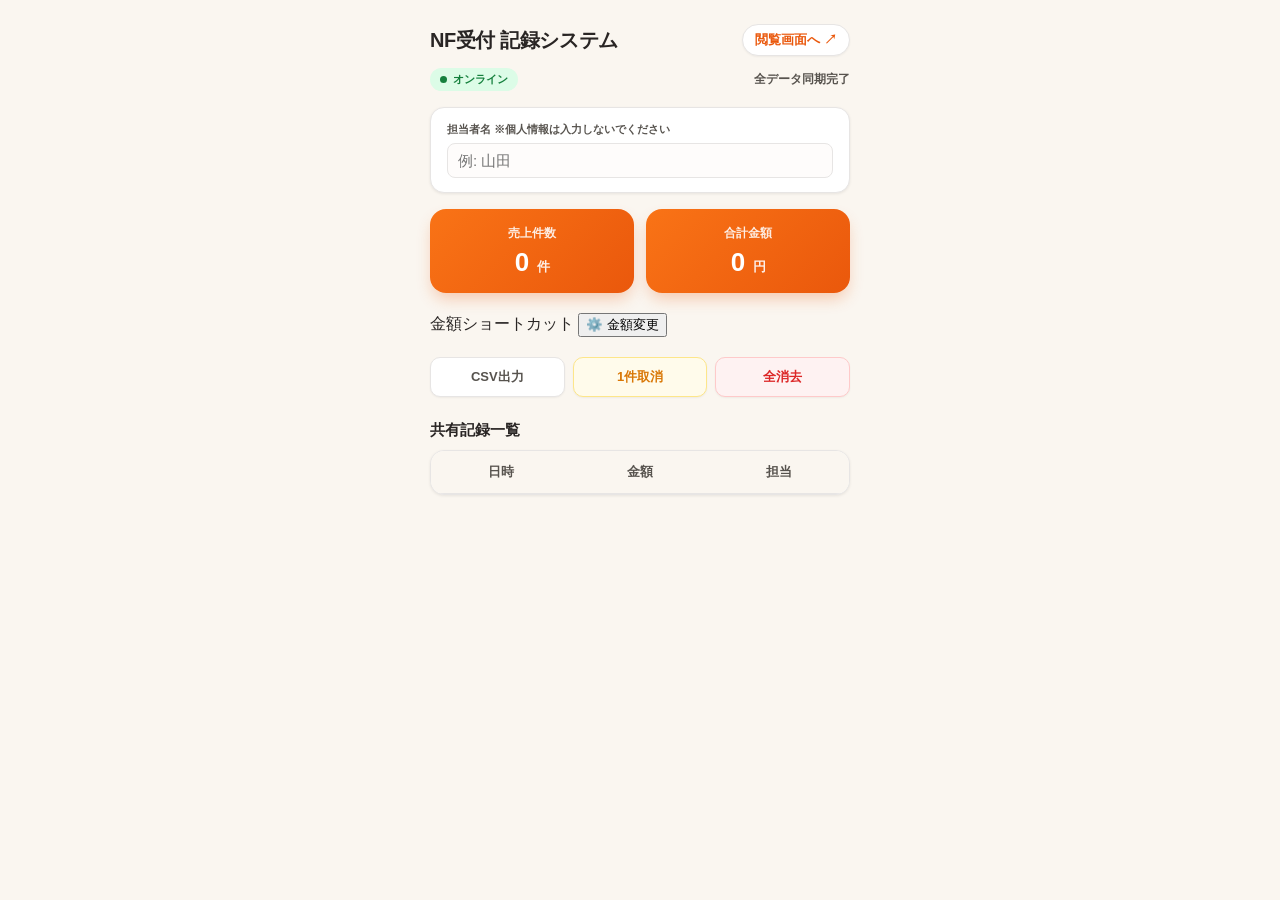
==== index.html @ f3709d77 "Update index.html" ====
<!DOCTYPE html>
<html lang="ja">
<head>
  <meta charset="UTF-8">
  <meta name="viewport" content="width=device-width, initial-scale=1.0, maximum-scale=1.0, user-scalable=no">
  <title>NF受付 記録システム</title>

  <!-- LINE・SNS共有用の表示設定（OGP） -->
  <meta property="og:title" content="NF受付 記録システム">
  <meta property="og:site_name" content="NF受付 記録システム">
  <meta property="og:description" content="NF受付の金額入力・集計システム">
  <meta property="og:type" content="website">
  <meta property="og:url" content="https://ts780-crypto.github.io/nf-reception/">
  <meta property="og:image" content="https://ts780-crypto.github.io/nf-reception/apple-touch-icon.png">

  <!-- PCブラウザ・一部ブラウザ用 (SVG) -->
  <link rel="icon" href="favicon.svg?v=2" type="image/svg+xml">

  <!-- iPhone Safariの「タブ一覧画面」用 -->
  <link rel="icon" type="image/png" sizes="180x180" href="apple-touch-icon.png?v=2">

  <!-- iPhone 「ホーム画面に追加」用 -->
  <link rel="apple-touch-icon" sizes="180x180" href="apple-touch-icon.png?v=2">
  <meta name="apple-mobile-web-app-capable" content="yes">
  <meta name="apple-mobile-web-app-status-bar-style" content="default">
  <meta name="apple-mobile-web-app-title" content="NF受付">

  <!-- Android (Chrome) 用 -->
  <link rel="manifest" href="manifest.json">
  <meta name="theme-color" content="#ea580c">
  
  <link rel="stylesheet" href="style.css?v=1">
 
</head>
<body ontouchstart="">

  <!-- ヘッダーエリア -->
  <div class="header-bar">
    <h2>NF受付 記録システム</h2>
    <a href="viewer.html" class="header-nav-link">閲覧画面へ ↗</a>
  </div>

  <!-- ネットワーク＆同期ステータス -->
  <div class="status-bar">
    <div id="netStatus" class="net-badge online">
      <span class="status-dot"></span>
      <span id="netStatusText">オンライン</span>
    </div>
    <div class="sync-info" id="syncInfo">全データ同期完了</div>
  </div>

  <!-- 担当者入力欄 -->
  <div class="user-box">
    <label for="userName">担当者名 ※個人情報は入力しないでください</label>
    <input type="text" id="userName" placeholder="例: 山田" onchange="localStorage.setItem('savedUserName', this.value)">
  </div>

  <!-- 集計表示エリア -->
  <div class="summary-box">
    <div class="summary-card">
      <div class="summary-label">売上件数</div>
      <div class="summary-value" id="totalCount">0 <span class="unit">件</span></div>
    </div>
    <div class="summary-card">
      <div class="summary-label">合計金額</div>
      <div class="summary-value" id="totalAmount">0 <span class="unit">円</span></div>
    </div>
  </div>

  <!-- 金額ボタン設定ヘッダー -->
  <div class="btn-header">
    <span class="btn-header-title">金額ショートカット</span>
    <button type="button" class="btn-settings-toggle" onclick="toggleSettings()">⚙️ 金額変更</button>
  </div>

  <!-- 金額設定パネル（初期状態は非表示） -->
  <div id="settingsPanel" class="settings-panel" style="display: none;">
    <p class="settings-desc">ボタンの金額を変更できます（この端末のみ保存）</p>
    <div class="settings-inputs">
      <input type="number" id="preset1" placeholder="ボタン1">
      <input type="number" id="preset2" placeholder="ボタン2">
      <input type="number" id="preset3" placeholder="ボタン3">
      <input type="number" id="preset4" placeholder="ボタン4">
    </div>
    <button type="button" class="btn-action" style="width: 100%; margin-top: 8px;" onclick="savePresets()">設定を保存</button>
  </div>

  <!-- 金額ボタン（JavaScriptで自動出力されます） -->
  <div class="btn-grid" id="btnGrid"></div>

  <!-- 操作用ボタン -->
  <div class="action-group">
    <button class="btn-action" onclick="csvダウンロード()">CSV出力</button>
    <button class="btn-action cancel" onclick="直近1件削除()">1件取消</button>
    <button class="btn-action delete" onclick="データ全削除()">全消去</button>
  </div>

  <!-- 共有記録一覧 -->
  <h3>共有記録一覧</h3>
  <div class="table-card">
    <table>
      <thead>
        <tr><th>日時</th><th>金額</th><th>担当</th></tr>
      </thead>
      <tbody id="logTableBody"></tbody>
    </table>
  </div>

  <script src="app.js"></script>

</body>
</html>
---- style.css ----
/* ==========================================
   1. カラー変数（テーマ設定）
   ========================================== */
:root {
  --bg-color: #faf6f0;
  --card-bg: #ffffff;
  --text-main: #292524;
  --text-sub: #57534e;
  --primary: #ea580c;
  --link-color: #ea580c;
  --border: #e7e5e4;
  --input-bg: #fefcfb;

  --btn-bg: #ffffff;
  --btn-text: #c2410c;
  --btn-border: #ffedd5;
  --btn-shadow: #fdba74;
  --btn-active-bg: #fff7ed;

  --action-bg: #ffffff;
  --action-text: #57534e;
  --action-active: #f5f5f4;
  --cancel-bg: #fffbeb;
  --cancel-border: #fde68a;
  --cancel-text: #d97706;
  --delete-bg: #fef2f2;
  --delete-border: #fecaca;
  --delete-text: #dc2626;

  --table-header-bg: #faf6f0;
  --table-border: #f5f5f4;

  --status-online-bg: #dcfce7;
  --status-online-text: #15803d;
  --status-offline-bg: #fef3c7;
  --status-offline-text: #b45309;
}

/* ダークモード */
@media (prefers-color-scheme: dark) {
  :root {
    --bg-color: #1c1917;
    --card-bg: #292524;
    --text-main: #f5f5f4;
    --text-sub: #a8a29e;
    --primary: #f97316;
    --link-color: #fb923c;
    --border: #44403c;
    --input-bg: #1c1917;

    --btn-bg: #292524;
    --btn-text: #fb923c;
    --btn-border: #ea580c;
    --btn-shadow: #9a3412;
    --btn-active-bg: #431407;

    --action-bg: #292524;
    --action-text: #d6d3d1;
    --action-active: #44403c;
    --cancel-bg: #451a03;
    --cancel-border: #78350f;
    --cancel-text: #fbbf24;
    --delete-bg: #450a0a;
    --delete-border: #7f1d1d;
    --delete-text: #f87171;

    --table-header-bg: #1c1917;
    --table-border: #44403c;

    --status-online-bg: #064e3b;
    --status-online-text: #4ade80;
    --status-offline-bg: #78350f;
    --status-offline-text: #fef08a;
  }
}

/* ==========================================
   2. ベーススタイル
   ========================================== */
body {
  font-family: -apple-system, BlinkMacSystemFont, "Segoe UI", Roboto, "Helvetica Neue", Arial, sans-serif;
  padding: 24px 16px;
  max-width: 420px;
  margin: 0 auto;
  background-color: var(--bg-color);
  color: var(--text-main);
  -webkit-font-smoothing: antialiased;
  transition: background-color 0.3s, color 0.3s;
}

button {
  touch-action: manipulation;
  -webkit-tap-highlight-color: transparent;
  font-family: inherit;
}

/* ==========================================
   3. ヘッダー＆ナビゲーション
   ========================================== */
.header-bar {
  display: flex;
  justify-content: space-between;
  align-items: center;
  margin-bottom: 12px;
}
.header-bar h2 {
  margin: 0;
  font-size: 20px;
  font-weight: 700;
  color: var(--text-main);
  letter-spacing: -0.02em;
}
.header-nav-link {
  font-size: 13px;
  font-weight: 600;
  color: var(--link-color);
  text-decoration: none;
  padding: 6px 12px;
  background-color: var(--card-bg);
  border: 1px solid var(--border);
  border-radius: 20px;
  box-shadow: 0 1px 2px rgba(0,0,0,0.05);
  transition: opacity 0.2s, background-color 0.3s;
  white-space: nowrap;
}
.header-nav-link:active {
  opacity: 0.7;
}

/* ==========================================
   4. ステータスバー
   ========================================== */
.status-bar, .status-sub-bar {
  display: flex;
  justify-content: space-between;
  align-items: center;
  margin-bottom: 16px;
  font-size: 11px;
  font-weight: 600;
}
.net-badge, .status-badge {
  display: inline-flex;
  align-items: center;
  gap: 6px;
  padding: 4px 10px;
  border-radius: 20px;
  transition: all 0.3s;
}
.net-badge.online, .status-badge { background-color: var(--status-online-bg); color: var(--status-online-text); }
.net-badge.offline { background-color: var(--status-offline-bg); color: var(--status-offline-text); }
.status-dot { width: 7px; height: 7px; border-radius: 50%; background-color: currentColor; }
.sync-info, .last-update { color: var(--text-sub); font-size: 12px; }

/* ==========================================
   5. 集計カード（共通）
   ========================================== */
.summary-box { display: grid; grid-template-columns: 1fr 1fr; gap: 12px; margin-bottom: 20px; }
.summary-grid { display: flex; flex-direction: column; gap: 16px; }

.summary-card {
  background: linear-gradient(135deg, #f97316 0%, #ea580c 100%);
  border-radius: 16px;
  padding: 16px 10px;
  text-align: center;
  color: #ffffff;
  box-shadow: 0 8px 16px -3px rgba(234, 88, 12, 0.3);
  display: flex;
  flex-direction: column;
  justify-content: center;
}
.summary-grid .summary-card { padding: 24px 16px; border-radius: 20px; }

.summary-card .summary-label, .summary-card .label {
  font-size: 12px;
  font-weight: 600;
  color: rgba(255, 255, 255, 0.88);
  margin-bottom: 6px;
}
.summary-grid .summary-card .label { font-size: 14px; margin-bottom: 8px; letter-spacing: 0.05em; }

.summary-card .summary-value, .summary-card .value {
  font-size: 26px;
  font-weight: 800;
  color: #ffffff;
  letter-spacing: -0.03em;
  line-height: 1.1;
}
.summary-grid .summary-card .value { font-size: 42px; line-height: 1; }

.summary-card .unit { font-size: 13px; font-weight: 600; opacity: 0.9; margin-left: 2px; }
.summary-grid .summary-card .unit { font-size: 18px; margin-left: 4px; }

/* ==========================================
   6. 入力画面固有パーツ (index.html)
   ========================================== */
.user-box {
  background: var(--card-bg);
  padding: 14px 16px;
  border-radius: 14px;
  margin-bottom: 16px;
  box-shadow: 0 1px 3px rgba(0, 0, 0, 0.08);
  border: 1px solid var(--border);
}
.user-box label { display: block; font-size: 11px; font-weight: 600; color: var(--text-sub); margin-bottom: 6px; }
.user-box input {
  width: 100%; padding: 8px 10px; box-sizing: border-box;
  border: 1px solid var(--border); border-radius: 8px; font-size: 15px;
  color: var(--text-main); background-color: var(--input-bg); outline: none;
}
.user-box input:focus { border-color: var(--primary); }

.btn-grid { display: grid; grid-template-columns: 1fr 1fr; gap: 14px; margin-bottom: 20px; }
button.btn-input {
  padding: 18px 10px; font-size: 24px; font-weight: 700;
  background: var(--btn-bg); color: var(--btn-text);
  border: 1px solid var(--btn-border); border-radius: 16px; cursor: pointer;
  box-shadow: 0 5px 0 var(--btn-shadow); transition: all 0.06s ease;
  user-select: none; -webkit-user-select: none;
}
button.btn-input .btn-unit { font-size: 16px; font-weight: 600; margin-left: 2px; }
button.btn-input:active { transform: translateY(5px); box-shadow: 0 0 0 var(--btn-shadow); background-color: var(--btn-active-bg); }

.action-group { display: flex; gap: 8px; margin-bottom: 24px; }
.btn-action {
  flex: 1; padding: 10px 4px; cursor: pointer; border-radius: 10px;
  border: 1px solid var(--border); background: var(--action-bg);
  font-size: 13px; font-weight: 600; color: var(--action-text);
  box-shadow: 0 1px 2px rgba(0,0,0,0.05);
}
.btn-action:active { background-color: var(--action-active); }
.btn-action.cancel { color: var(--cancel-text); border-color: var(--cancel-border); background-color: var(--cancel-bg); }
.btn-action.delete { color: var(--delete-text); border-color: var(--delete-border); background-color: var(--delete-bg); }

h3 { font-size: 15px; font-weight: 700; color: var(--text-main); margin-bottom: 10px; }
.table-card { background: var(--card-bg); border-radius: 14px; overflow: hidden; border: 1px solid var(--border); box-shadow: 0 1px 3px rgba(0, 0, 0, 0.08); }
table { width: 100%; border-collapse: collapse; }
th, td { padding: 12px 10px; text-align: center; font-size: 13px; }
th { background: var(--table-header-bg); color: var(--text-sub); font-weight: 600; border-bottom: 1px solid var(--border); }
td { border-bottom: 1px solid var(--table-border); color: var(--text-main); }
tr:last-child td { border-bottom: none; }

.pending-tag {
  display: inline-block; font-size: 10px; padding: 2px 6px; border-radius: 4px;
  background-color: var(--cancel-bg); color: var(--cancel-text);
  border: 1px solid var(--cancel-border); margin-left: 4px;
}
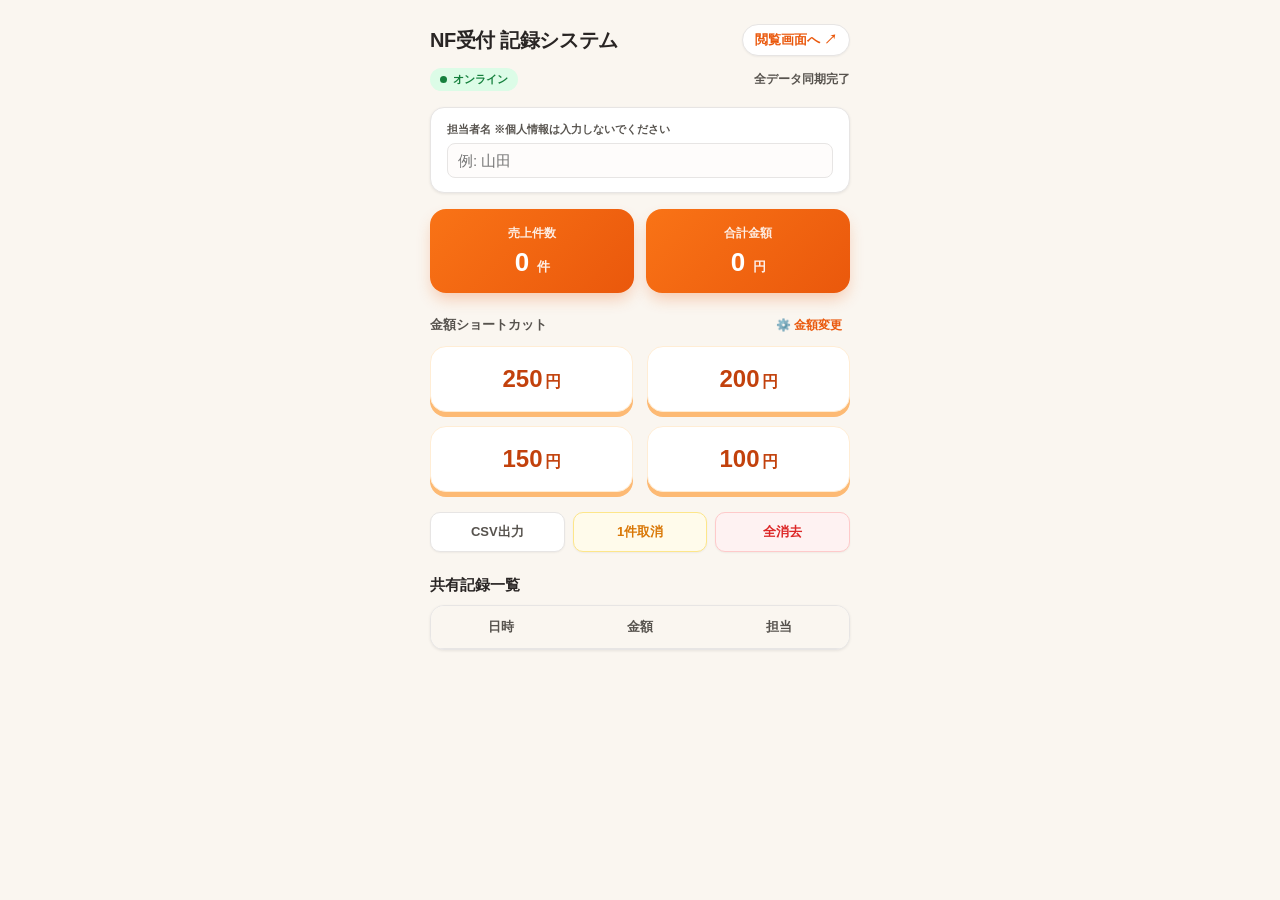
==== commit a30b861b: "Update index.html" ====
--- a/index.html
+++ b/index.html
@@ -73,7 +73,7 @@
     <button type="button" class="btn-settings-toggle" onclick="toggleSettings()">⚙️ 金額変更</button>
   </div>
 
-  <!-- 金額設定パネル（初期状態は非表示） -->
+  <!-- 金額設定パネル -->
   <div id="settingsPanel" class="settings-panel" style="display: none;">
     <p class="settings-desc">ボタンの金額を変更できます（この端末のみ保存）</p>
     <div class="settings-inputs">
@@ -82,7 +82,10 @@
       <input type="number" id="preset3" placeholder="ボタン3">
       <input type="number" id="preset4" placeholder="ボタン4">
     </div>
-    <button type="button" class="btn-action" style="width: 100%; margin-top: 8px;" onclick="savePresets()">設定を保存</button>
+    <div style="display: flex; gap: 8px; margin-top: 10px;">
+      <button type="button" class="btn-action" style="flex: 1;" onclick="resetPresets()">デフォルトに戻す</button>
+      <button type="button" class="btn-action" style="flex: 1; background-color: var(--primary); color: #ffffff; border: none;" onclick="savePresets()">設定を保存</button>
+    </div>
   </div>
 
   <!-- 金額ボタン（JavaScriptで自動出力されます） -->
--- a/style.css
+++ b/style.css
@@ -244,3 +244,63 @@
   background-color: var(--cancel-bg); color: var(--cancel-text);
   border: 1px solid var(--cancel-border); margin-left: 4px;
 }
+
+/* ==========================================
+   7. 金額設定パネル（カスタムボタン用）
+   ========================================== */
+.btn-header {
+  display: flex;
+  justify-content: space-between;
+  align-items: center;
+  margin-bottom: 8px;
+}
+.btn-header-title {
+  font-size: 13px;
+  font-weight: 700;
+  color: var(--text-sub);
+}
+.btn-settings-toggle {
+  background: none;
+  border: none;
+  color: var(--link-color);
+  font-size: 12px;
+  font-weight: 600;
+  cursor: pointer;
+  padding: 4px 8px;
+  border-radius: 6px;
+}
+.btn-settings-toggle:active {
+  background-color: var(--btn-active-bg);
+}
+
+.settings-panel {
+  background: var(--card-bg);
+  border: 1px solid var(--border);
+  border-radius: 12px;
+  padding: 12px;
+  margin-bottom: 16px;
+}
+.settings-desc {
+  font-size: 11px;
+  color: var(--text-sub);
+  margin: 0 0 10px 0;
+}
+.settings-inputs {
+  display: grid;
+  grid-template-columns: 1fr 1fr;
+  gap: 8px;
+}
+.settings-inputs input {
+  width: 100%;
+  padding: 8px;
+  box-sizing: border-box;
+  border: 1px solid var(--border);
+  border-radius: 8px;
+  font-size: 14px;
+  background-color: var(--input-bg);
+  color: var(--text-main);
+  outline: none;
+}
+.settings-inputs input:focus {
+  border-color: var(--primary);
+}
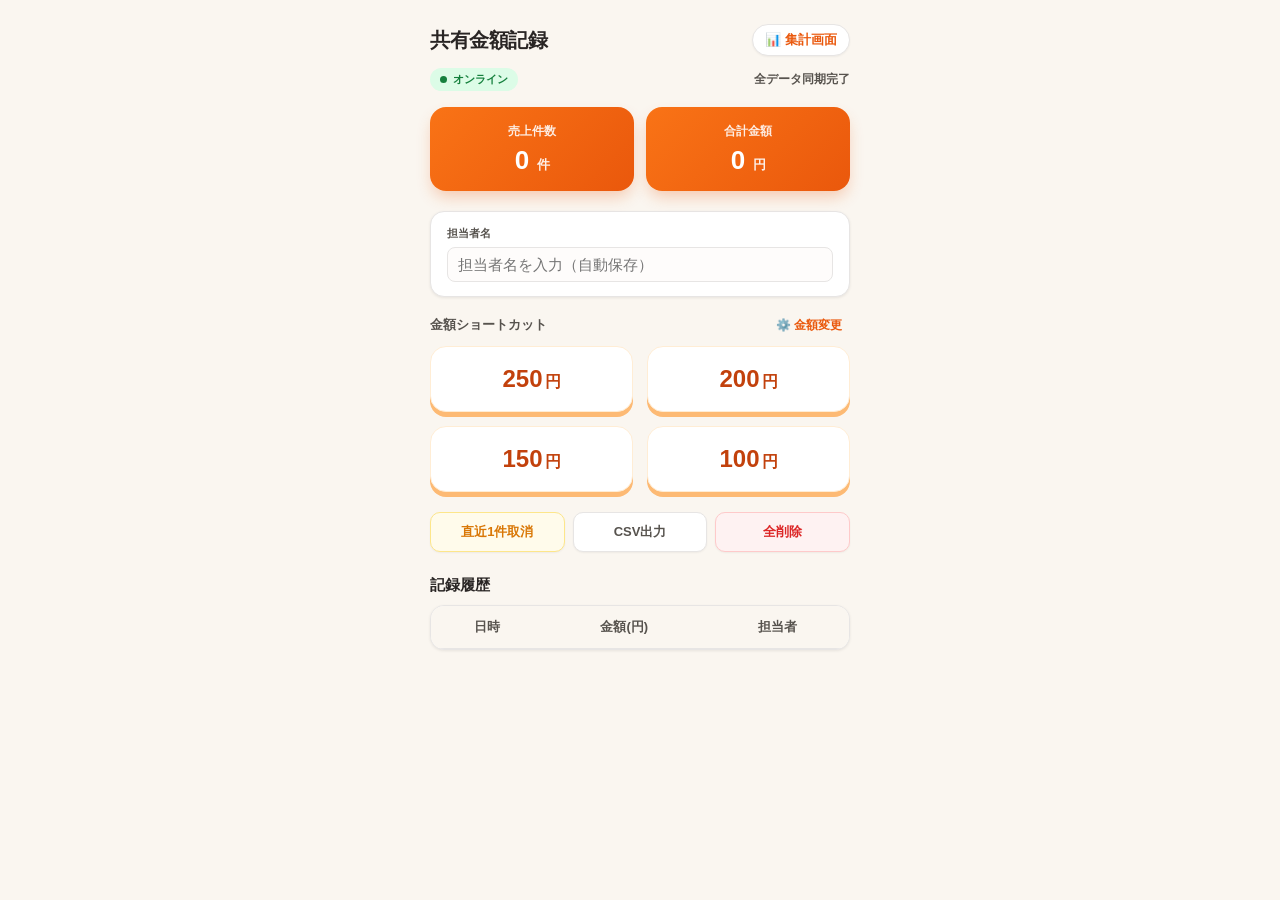
==== commit 5606405d: "Update index.html" ====
--- a/index.html
+++ b/index.html
@@ -2,60 +2,29 @@
 <html lang="ja">
 <head>
   <meta charset="UTF-8">
-  <meta name="viewport" content="width=device-width, initial-scale=1.0, maximum-scale=1.0, user-scalable=no">
-  <title>NF受付 記録システム</title>
+  <meta name="viewport" content="width=device-width, initial-scale=1.0">
+  <title>共有金額記録</title>
+  <link rel="stylesheet" href="style.css">
+  <link rel="manifest" href="manifest.json">
+</head>
+<body>
 
-  <!-- LINE・SNS共有用の表示設定（OGP） -->
-  <meta property="og:title" content="NF受付 記録システム">
-  <meta property="og:site_name" content="NF受付 記録システム">
-  <meta property="og:description" content="NF受付の金額入力・集計システム">
-  <meta property="og:type" content="website">
-  <meta property="og:url" content="https://ts780-crypto.github.io/nf-reception/">
-  <meta property="og:image" content="https://ts780-crypto.github.io/nf-reception/apple-touch-icon.png">
-
-  <!-- PCブラウザ・一部ブラウザ用 (SVG) -->
-  <link rel="icon" href="favicon.svg?v=2" type="image/svg+xml">
-
-  <!-- iPhone Safariの「タブ一覧画面」用 -->
-  <link rel="icon" type="image/png" sizes="180x180" href="apple-touch-icon.png?v=2">
-
-  <!-- iPhone 「ホーム画面に追加」用 -->
-  <link rel="apple-touch-icon" sizes="180x180" href="apple-touch-icon.png?v=2">
-  <meta name="apple-mobile-web-app-capable" content="yes">
-  <meta name="apple-mobile-web-app-status-bar-style" content="default">
-  <meta name="apple-mobile-web-app-title" content="NF受付">
-
-  <!-- Android (Chrome) 用 -->
-  <link rel="manifest" href="manifest.json">
-  <meta name="theme-color" content="#ea580c">
-  
-  <link rel="stylesheet" href="style.css?v=1">
- 
-</head>
-<body ontouchstart="">
-
-  <!-- ヘッダーエリア -->
+  <!-- ヘッダー -->
   <div class="header-bar">
-    <h2>NF受付 記録システム</h2>
-    <a href="viewer.html" class="header-nav-link">閲覧画面へ ↗</a>
+    <h2>共有金額記録</h2>
+    <a href="summary.html" class="header-nav-link">📊 集計画面</a>
   </div>
 
-  <!-- ネットワーク＆同期ステータス -->
+  <!-- ステータスバー -->
   <div class="status-bar">
     <div id="netStatus" class="net-badge online">
       <span class="status-dot"></span>
       <span id="netStatusText">オンライン</span>
     </div>
-    <div class="sync-info" id="syncInfo">全データ同期完了</div>
+    <div id="syncInfo" class="sync-info">全データ同期完了</div>
   </div>
 
-  <!-- 担当者入力欄 -->
-  <div class="user-box">
-    <label for="userName">担当者名 ※個人情報は入力しないでください</label>
-    <input type="text" id="userName" placeholder="例: 山田" onchange="localStorage.setItem('savedUserName', this.value)">
-  </div>
-
-  <!-- 集計表示エリア -->
+  <!-- 集計カード -->
   <div class="summary-box">
     <div class="summary-card">
       <div class="summary-label">売上件数</div>
@@ -67,13 +36,19 @@
     </div>
   </div>
 
+  <!-- 担当者入力欄 -->
+  <div class="user-box">
+    <label for="userName">担当者名</label>
+    <input type="text" id="userName" placeholder="担当者名を入力（自動保存）" oninput="localStorage.setItem('savedUserName', this.value)">
+  </div>
+
   <!-- 金額ボタン設定ヘッダー -->
   <div class="btn-header">
     <span class="btn-header-title">金額ショートカット</span>
     <button type="button" class="btn-settings-toggle" onclick="toggleSettings()">⚙️ 金額変更</button>
   </div>
 
-  <!-- 金額設定パネル -->
+  <!-- 金額設定パネル（初期状態は非表示） -->
   <div id="settingsPanel" class="settings-panel" style="display: none;">
     <p class="settings-desc">ボタンの金額を変更できます（この端末のみ保存）</p>
     <div class="settings-inputs">
@@ -88,28 +63,33 @@
     </div>
   </div>
 
-  <!-- 金額ボタン（JavaScriptで自動出力されます） -->
+  <!-- 金額ボタン（JavaScriptで動的描画） -->
   <div class="btn-grid" id="btnGrid"></div>
 
-  <!-- 操作用ボタン -->
+  <!-- 操作ボタン群 -->
   <div class="action-group">
-    <button class="btn-action" onclick="csvダウンロード()">CSV出力</button>
-    <button class="btn-action cancel" onclick="直近1件削除()">1件取消</button>
-    <button class="btn-action delete" onclick="データ全削除()">全消去</button>
+    <button type="button" class="btn-action cancel" onclick="直近1件削除()">直近1件取消</button>
+    <button type="button" class="btn-action" onclick="csvダウンロード()">CSV出力</button>
+    <button type="button" class="btn-action delete" onclick="データ全削除()">全削除</button>
   </div>
 
-  <!-- 共有記録一覧 -->
-  <h3>共有記録一覧</h3>
+  <!-- 記録履歴テーブル -->
+  <h3>記録履歴</h3>
   <div class="table-card">
     <table>
       <thead>
-        <tr><th>日時</th><th>金額</th><th>担当</th></tr>
+        <tr>
+          <th>日時</th>
+          <th>金額(円)</th>
+          <th>担当者</th>
+        </tr>
       </thead>
-      <tbody id="logTableBody"></tbody>
+      <tbody id="logTableBody">
+        <!-- JavaScriptで描画 -->
+      </tbody>
     </table>
   </div>
 
   <script src="app.js"></script>
-
 </body>
 </html>
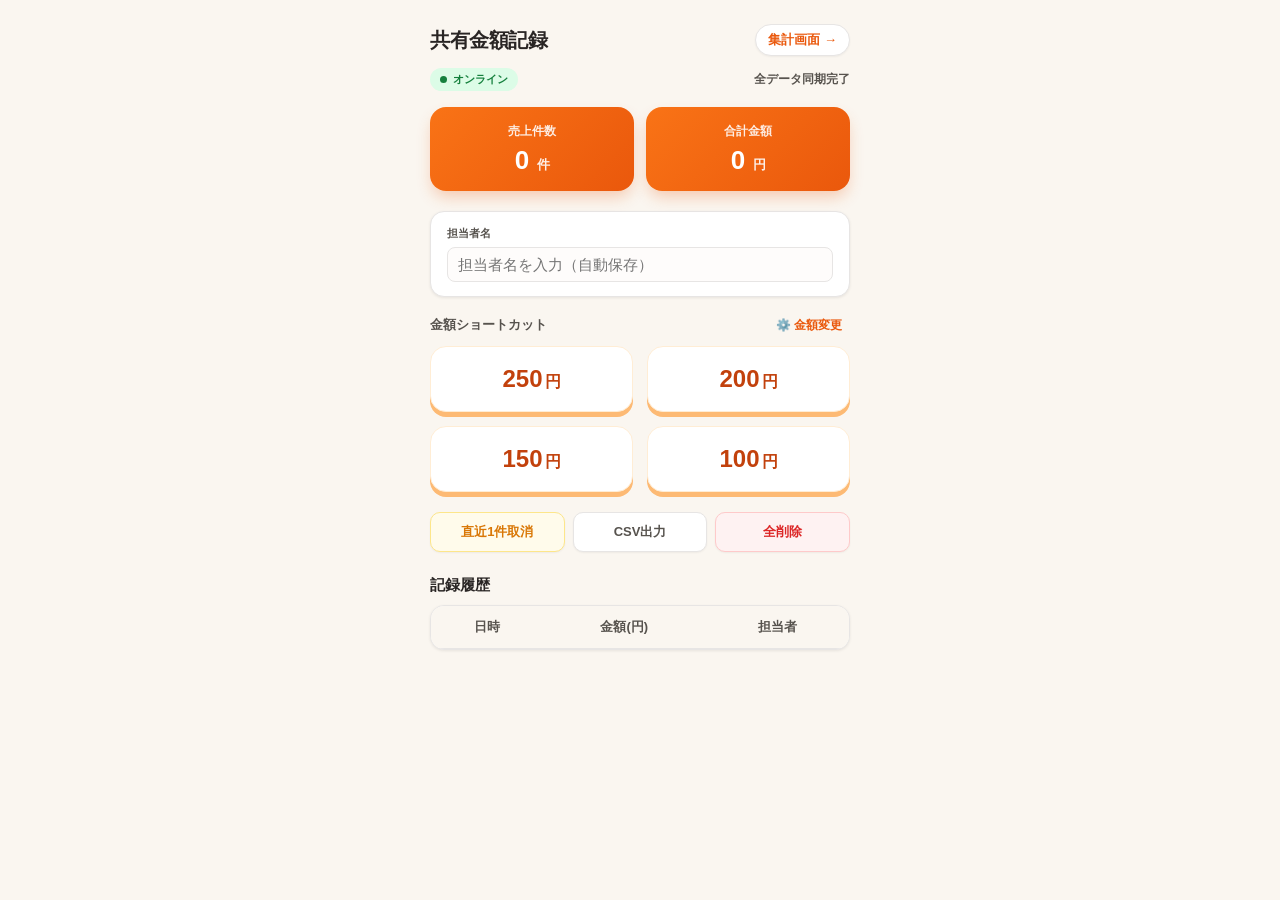
==== commit bda09a78: "Update index.html" ====
--- a/index.html
+++ b/index.html
@@ -2,17 +2,42 @@
 <html lang="ja">
 <head>
   <meta charset="UTF-8">
-  <meta name="viewport" content="width=device-width, initial-scale=1.0">
-  <title>共有金額記録</title>
-  <link rel="stylesheet" href="style.css">
+  <meta name="viewport" content="width=device-width, initial-scale=1.0, maximum-scale=1.0, user-scalable=no">
+  <title>NF受付 記録システム</title>
+
+  <!-- LINE・SNS共有用の表示設定（OGP） -->
+  <meta property="og:title" content="NF受付 記録システム">
+  <meta property="og:site_name" content="NF受付 記録システム">
+  <meta property="og:description" content="NF受付の金額入力・集計システム">
+  <meta property="og:type" content="website">
+  <meta property="og:url" content="https://ts780-crypto.github.io/nf-reception/">
+  <meta property="og:image" content="https://ts780-crypto.github.io/nf-reception/apple-touch-icon.png">
+
+  <!-- PCブラウザ・一部ブラウザ用 (SVG) -->
+  <link rel="icon" href="favicon.svg?v=2" type="image/svg+xml">
+
+  <!-- iPhone Safariの「タブ一覧画面」用 -->
+  <link rel="icon" type="image/png" sizes="180x180" href="apple-touch-icon.png?v=2">
+
+  <!-- iPhone 「ホーム画面に追加」用 -->
+  <link rel="apple-touch-icon" sizes="180x180" href="apple-touch-icon.png?v=2">
+  <meta name="apple-mobile-web-app-capable" content="yes">
+  <meta name="apple-mobile-web-app-status-bar-style" content="default">
+  <meta name="apple-mobile-web-app-title" content="NF受付">
+
+  <!-- Android (Chrome) 用 -->
   <link rel="manifest" href="manifest.json">
+  <meta name="theme-color" content="#ea580c">
+  
+  <link rel="stylesheet" href="style.css?v=1">
+ 
 </head>
 <body>
 
-  <!-- ヘッダー -->
+<!-- ヘッダー -->
   <div class="header-bar">
     <h2>共有金額記録</h2>
-    <a href="summary.html" class="header-nav-link">📊 集計画面</a>
+    <a href="viewer.html" class="header-nav-link">集計画面 →</a>
   </div>
 
   <!-- ステータスバー -->
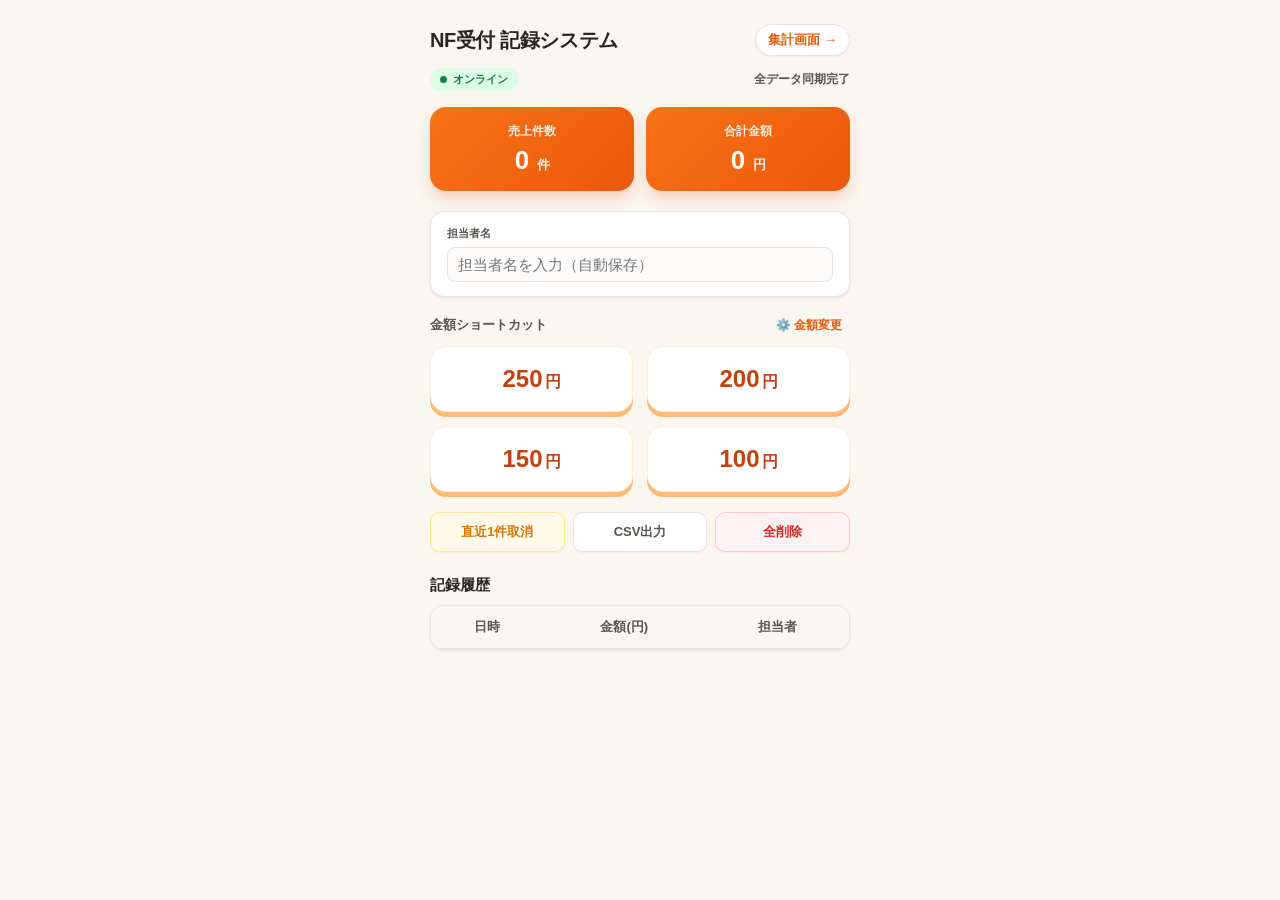
==== commit c240fd75: "Update index.html" ====
--- a/index.html
+++ b/index.html
@@ -36,7 +36,7 @@
 
 <!-- ヘッダー -->
   <div class="header-bar">
-    <h2>共有金額記録</h2>
+    <h2>NF受付 記録システム</h2>
     <a href="viewer.html" class="header-nav-link">集計画面 →</a>
   </div>
 
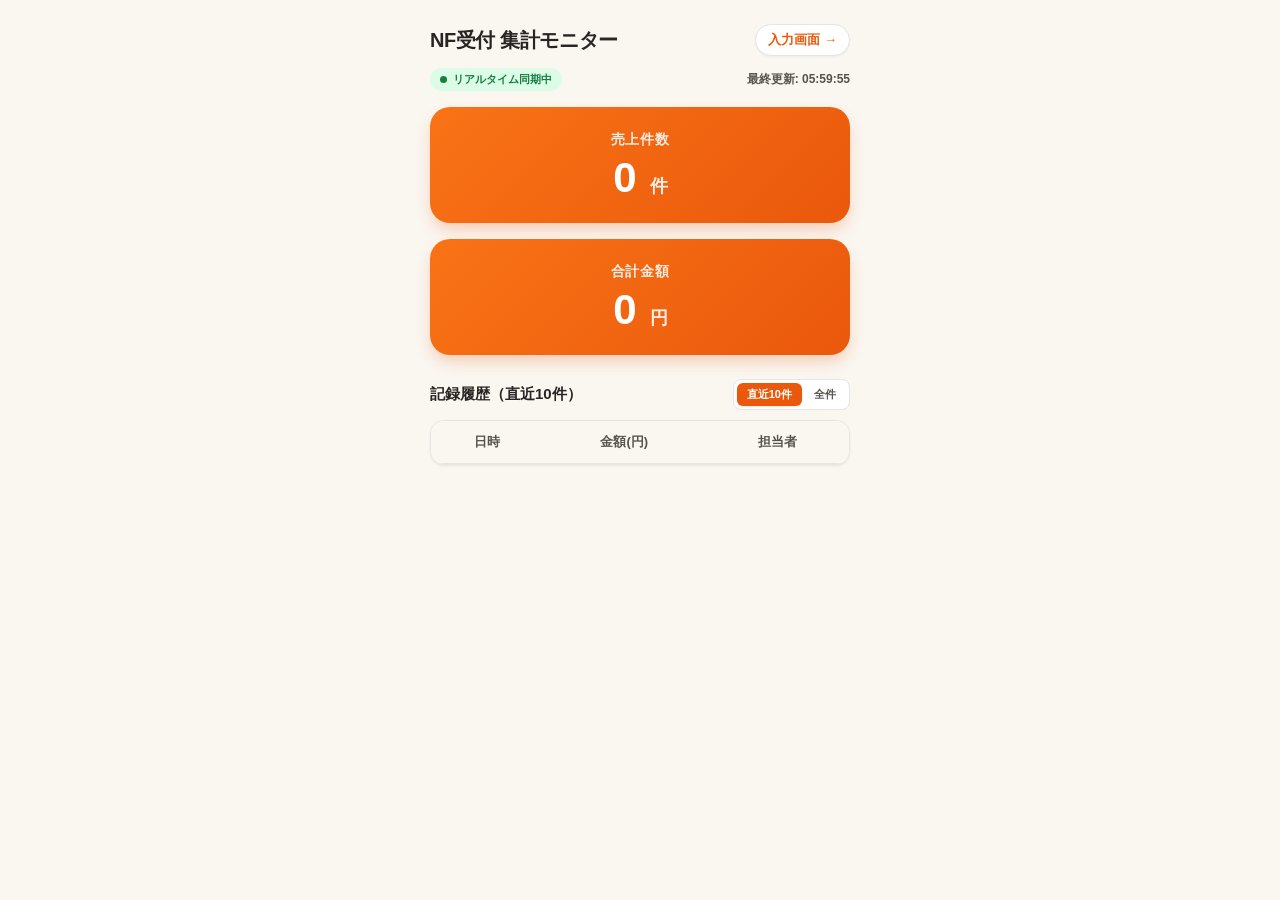
==== commit 58477a5c: "Update and rename viewer.html to index.html" ====
--- a/index.html
+++ b/index.html
@@ -1,120 +1,93 @@
-<!DOCTYPE html>
-<html lang="ja">
-<head>
-  <meta charset="UTF-8">
-  <meta name="viewport" content="width=device-width, initial-scale=1.0, maximum-scale=1.0, user-scalable=no">
-  <title>NF受付 記録システム</title>
-
-  <!-- LINE・SNS共有用の表示設定（OGP） -->
-  <meta property="og:title" content="NF受付 記録システム">
-  <meta property="og:site_name" content="NF受付 記録システム">
-  <meta property="og:description" content="NF受付の金額入力・集計システム">
-  <meta property="og:type" content="website">
-  <meta property="og:url" content="https://ts780-crypto.github.io/nf-reception/">
-  <meta property="og:image" content="https://ts780-crypto.github.io/nf-reception/apple-touch-icon.png">
-
-  <!-- PCブラウザ・一部ブラウザ用 (SVG) -->
-  <link rel="icon" href="favicon.svg?v=2" type="image/svg+xml">
-
-  <!-- iPhone Safariの「タブ一覧画面」用 -->
-  <link rel="icon" type="image/png" sizes="180x180" href="apple-touch-icon.png?v=2">
-
-  <!-- iPhone 「ホーム画面に追加」用 -->
-  <link rel="apple-touch-icon" sizes="180x180" href="apple-touch-icon.png?v=2">
-  <meta name="apple-mobile-web-app-capable" content="yes">
-  <meta name="apple-mobile-web-app-status-bar-style" content="default">
-  <meta name="apple-mobile-web-app-title" content="NF受付">
-
-  <!-- Android (Chrome) 用 -->
-  <link rel="manifest" href="manifest.json">
-  <meta name="theme-color" content="#ea580c">
-  
-  <link rel="stylesheet" href="style.css?v=1">
- 
-</head>
-<body>
-
-<!-- ヘッダー -->
-  <div class="header-bar">
-    <h2>NF受付 記録システム</h2>
-    <a href="viewer.html" class="header-nav-link">集計画面 →</a>
-  </div>
-
-  <!-- ステータスバー -->
-  <div class="status-bar">
-    <div id="netStatus" class="net-badge online">
-      <span class="status-dot"></span>
-      <span id="netStatusText">オンライン</span>
-    </div>
-    <div id="syncInfo" class="sync-info">全データ同期完了</div>
-  </div>
-
-  <!-- 集計カード -->
-  <div class="summary-box">
-    <div class="summary-card">
-      <div class="summary-label">売上件数</div>
-      <div class="summary-value" id="totalCount">0 <span class="unit">件</span></div>
-    </div>
-    <div class="summary-card">
-      <div class="summary-label">合計金額</div>
-      <div class="summary-value" id="totalAmount">0 <span class="unit">円</span></div>
-    </div>
-  </div>
-
-  <!-- 担当者入力欄 -->
-  <div class="user-box">
-    <label for="userName">担当者名</label>
-    <input type="text" id="userName" placeholder="担当者名を入力（自動保存）" oninput="localStorage.setItem('savedUserName', this.value)">
-  </div>
-
-  <!-- 金額ボタン設定ヘッダー -->
-  <div class="btn-header">
-    <span class="btn-header-title">金額ショートカット</span>
-    <button type="button" class="btn-settings-toggle" onclick="toggleSettings()">⚙️ 金額変更</button>
-  </div>
-
-  <!-- 金額設定パネル（初期状態は非表示） -->
-  <div id="settingsPanel" class="settings-panel" style="display: none;">
-    <p class="settings-desc">ボタンの金額を変更できます（この端末のみ保存）</p>
-    <div class="settings-inputs">
-      <input type="number" id="preset1" placeholder="ボタン1">
-      <input type="number" id="preset2" placeholder="ボタン2">
-      <input type="number" id="preset3" placeholder="ボタン3">
-      <input type="number" id="preset4" placeholder="ボタン4">
-    </div>
-    <div style="display: flex; gap: 8px; margin-top: 10px;">
-      <button type="button" class="btn-action" style="flex: 1;" onclick="resetPresets()">デフォルトに戻す</button>
-      <button type="button" class="btn-action" style="flex: 1; background-color: var(--primary); color: #ffffff; border: none;" onclick="savePresets()">設定を保存</button>
-    </div>
-  </div>
-
-  <!-- 金額ボタン（JavaScriptで動的描画） -->
-  <div class="btn-grid" id="btnGrid"></div>
-
-  <!-- 操作ボタン群 -->
-  <div class="action-group">
-    <button type="button" class="btn-action cancel" onclick="直近1件削除()">直近1件取消</button>
-    <button type="button" class="btn-action" onclick="csvダウンロード()">CSV出力</button>
-    <button type="button" class="btn-action delete" onclick="データ全削除()">全削除</button>
-  </div>
-
-  <!-- 記録履歴テーブル -->
-  <h3>記録履歴</h3>
-  <div class="table-card">
-    <table>
-      <thead>
-        <tr>
-          <th>日時</th>
-          <th>金額(円)</th>
-          <th>担当者</th>
-        </tr>
-      </thead>
-      <tbody id="logTableBody">
-        <!-- JavaScriptで描画 -->
-      </tbody>
-    </table>
-  </div>
-
-  <script src="app.js"></script>
-</body>
-</html>
+<!DOCTYPE html>
+<html lang="ja">
+<head>
+  <meta charset="UTF-8">
+  <meta name="viewport" content="width=device-width, initial-scale=1.0, maximum-scale=1.0, user-scalable=no">
+  <title>NF受付 集計モニター</title>
+
+  <!-- 1. LINE・SNS共有用の表示設定（OGP） -->
+  <meta property="og:title" content="NF受付 集計モニター">
+  <meta property="og:site_name" content="NF受付 記録システム">
+  <meta property="og:description" content="NF受付のリアルタイム集計モニター">
+  <meta property="og:type" content="website">
+  <meta property="og:url" content="https://ts780-crypto.github.io/nf-reception/viewer.html">
+  <meta property="og:image" content="https://ts780-crypto.github.io/nf-reception/apple-touch-icon.png">
+
+  <!-- 2. PCブラウザ・一部ブラウザ用 (SVG) -->
+  <link rel="icon" href="favicon.svg?v=2" type="image/svg+xml">
+
+  <!-- 3. iPhone Safariの「タブ一覧画面」用 (PNG形式) -->
+  <link rel="icon" type="image/png" sizes="180x180" href="apple-touch-icon.png?v=2">
+
+  <!-- 4. iPhone 「ホーム画面に追加」用 -->
+  <link rel="apple-touch-icon" sizes="180x180" href="apple-touch-icon.png?v=2">
+  <meta name="apple-mobile-web-app-capable" content="yes">
+  <meta name="apple-mobile-web-app-status-bar-style" content="default">
+  <meta name="apple-mobile-web-app-title" content="NF集計">
+
+  <!-- 5. Android (Chrome) 用 -->
+  <link rel="manifest" href="manifest.json">
+  <meta name="theme-color" content="#ea580c">
+
+  <link rel="stylesheet" href="style.css?v=1">
+</head>
+<body>
+
+  <!-- メインヘッダー -->
+  <div class="header-bar">
+    <h2>NF受付 集計モニター</h2>
+    <a href="input.html" class="header-nav-link">入力画面 →</a>
+  </div>
+
+  <!-- サブステータスバー -->
+  <div class="status-sub-bar">
+    <div class="status-badge">
+      <span class="status-dot"></span>
+      リアルタイム同期中
+    </div>
+    <div class="last-update" id="lastUpdate">最終更新: --:--:--</div>
+  </div>
+
+  <main class="summary-grid" style="margin-bottom: 24px;">
+    <!-- 売上件数 -->
+    <div class="summary-card">
+      <div class="label">売上件数</div>
+      <div class="value" id="totalCount">0 <span class="unit">件</span></div>
+    </div>
+
+    <!-- 合計金額 -->
+    <div class="summary-card">
+      <div class="label">合計金額</div>
+      <div class="value" id="totalAmount">0 <span class="unit">円</span></div>
+    </div>
+  </main>
+
+  <!-- 記録履歴ヘッダー＆切替ボタン -->
+  <div class="history-header">
+    <h3 id="historyTitle">記録履歴（直近10件）</h3>
+    <div class="toggle-group">
+      <button type="button" id="btnLimit10" class="btn-toggle active" onclick="setDisplayMode('limit')">直近10件</button>
+      <button type="button" id="btnLimitAll" class="btn-toggle" onclick="setDisplayMode('all')">全件</button>
+    </div>
+  </div>
+
+  <!-- 記録履歴テーブル -->
+  <div class="table-card">
+    <table>
+      <thead>
+        <tr>
+          <th>日時</th>
+          <th>金額(円)</th>
+          <th>担当者</th>
+        </tr>
+      </thead>
+      <tbody id="logTableBody">
+        <!-- JavaScriptで描画 -->
+      </tbody>
+    </table>
+  </div>
+
+  <script src="viewer.js"></script>
+
+</body>
+</html>
--- a/style.css
+++ b/style.css
@@ -304,3 +304,39 @@
 .settings-inputs input:focus {
   border-color: var(--primary);
 }
+/* ==========================================
+   8. 集計モニター固有パーツ (viewer.html)
+   ========================================== */
+.history-header {
+  display: flex;
+  justify-content: space-between;
+  align-items: center;
+  margin-bottom: 10px;
+}
+.history-header h3 {
+  margin: 0;
+}
+.toggle-group {
+  display: flex;
+  gap: 2px;
+  background: var(--card-bg);
+  padding: 3px;
+  border-radius: 8px;
+  border: 1px solid var(--border);
+}
+.btn-toggle {
+  font-size: 11px;
+  font-weight: 600;
+  padding: 4px 10px;
+  border-radius: 6px;
+  border: none;
+  background: transparent;
+  color: var(--text-sub);
+  cursor: pointer;
+  transition: all 0.2s ease;
+}
+.btn-toggle.active {
+  background: var(--primary);
+  color: #ffffff;
+  box-shadow: 0 1px 2px rgba(0,0,0,0.1);
+}
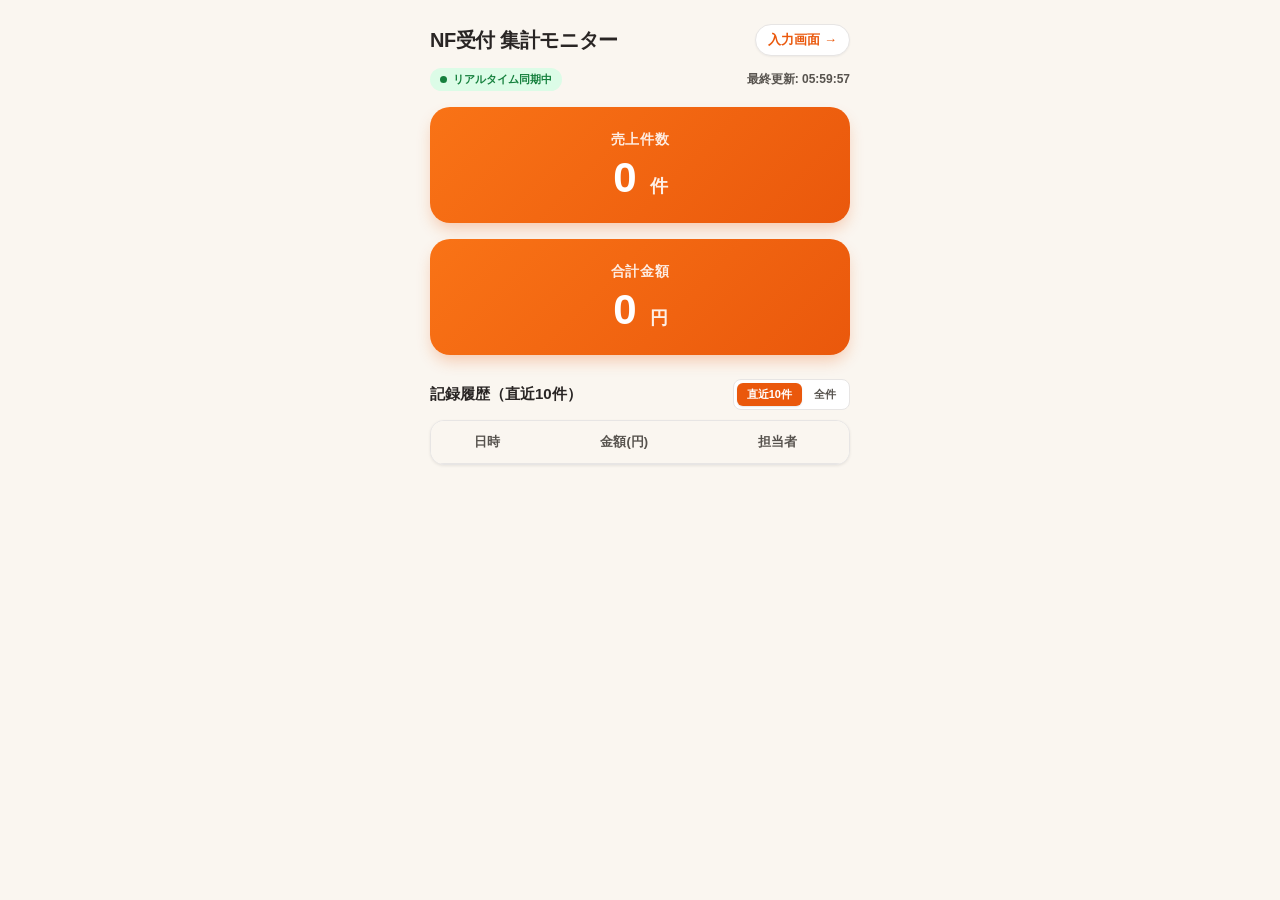
==== commit aa8a5e74: "Update index.html" ====
--- a/index.html
+++ b/index.html
@@ -41,9 +41,9 @@
 
   <!-- サブステータスバー -->
   <div class="status-sub-bar">
-    <div class="status-badge">
+    <div class="net-badge online" id="netStatus">
       <span class="status-dot"></span>
-      リアルタイム同期中
+      <span id="netStatusText">リアルタイム同期中</span>
     </div>
     <div class="last-update" id="lastUpdate">最終更新: --:--:--</div>
   </div>
--- a/style.css
+++ b/style.css
@@ -340,3 +340,54 @@
   color: #ffffff;
   box-shadow: 0 1px 2px rgba(0,0,0,0.1);
 }
+/* ==========================================
+   9. パスワード認証画面 (input.html)
+   ========================================== */
+.auth-overlay {
+  position: fixed;
+  top: 0;
+  left: 0;
+  width: 100%;
+  height: 100%;
+  background: var(--bg-color);
+  display: flex;
+  flex-direction: column;
+  justify-content: center;
+  align-items: center;
+  z-index: 9999;
+  padding: 24px;
+  box-sizing: border-box;
+}
+
+.auth-card {
+  background: var(--card-bg);
+  border: 1px solid var(--border);
+  border-radius: 16px;
+  padding: 24px;
+  width: 100%;
+  max-width: 320px;
+  text-align: center;
+  box-shadow: 0 4px 16px rgba(0, 0, 0, 0.1);
+}
+
+.auth-card h3 {
+  margin: 0 0 8px 0;
+}
+
+.auth-card input {
+  width: 100%;
+  padding: 12px;
+  margin: 16px 0 12px 0;
+  box-sizing: border-box;
+  border: 1px solid var(--border);
+  border-radius: 10px;
+  font-size: 16px;
+  text-align: center;
+  background: var(--input-bg);
+  color: var(--text-main);
+  outline: none;
+}
+
+.auth-card input:focus {
+  border-color: var(--primary);
+}
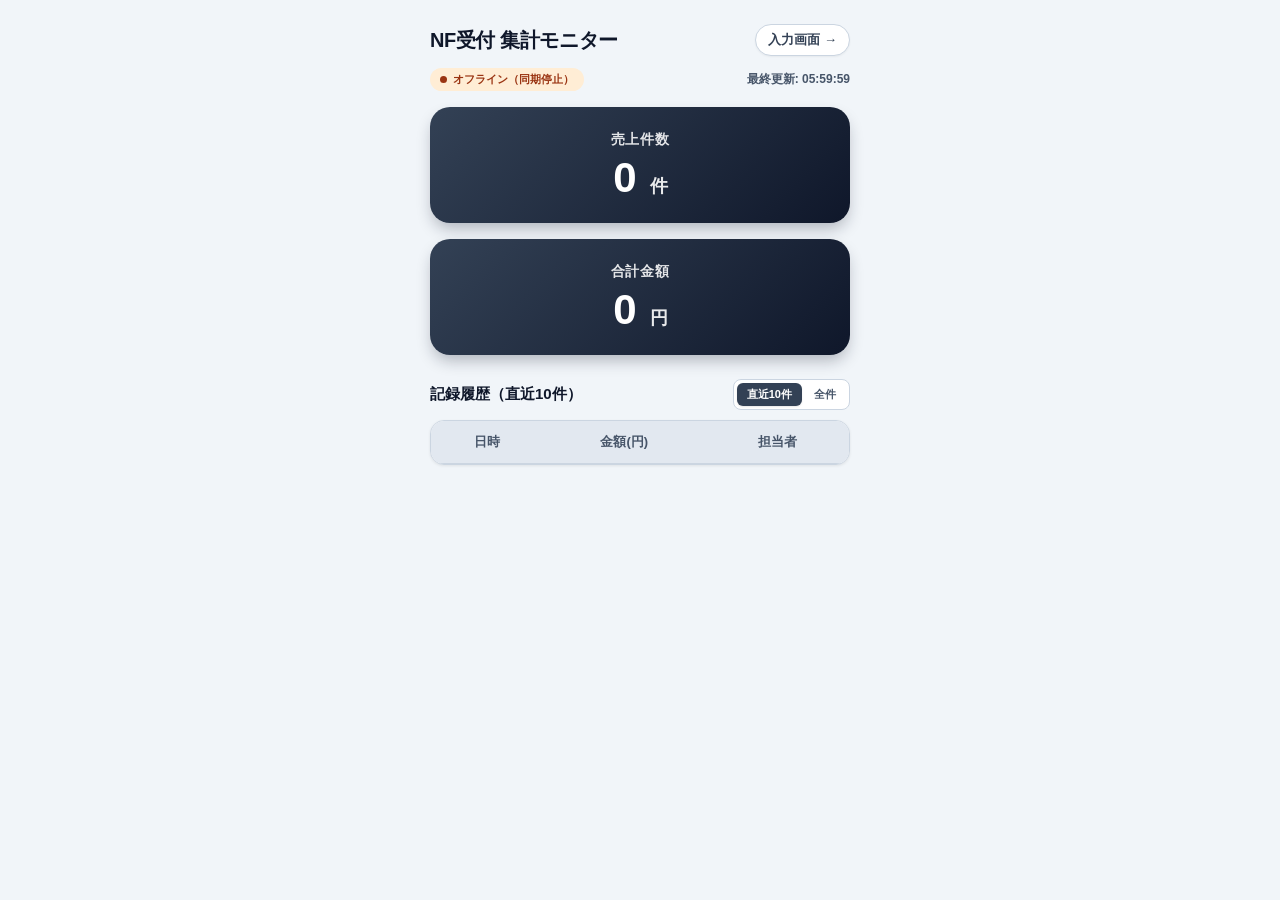
==== commit 9360e113: "Update index.html" ====
--- a/index.html
+++ b/index.html
@@ -31,7 +31,7 @@
 
   <link rel="stylesheet" href="style.css?v=1">
 </head>
-<body>
+<body ontouchstart="">
 
   <!-- メインヘッダー -->
   <div class="header-bar">
--- a/style.css
+++ b/style.css
@@ -1,62 +1,68 @@
 /* ==========================================
-   1. カラー変数（テーマ設定）
+   1. カラー変数（テーマ設定: ダークブルーグレー）
    ========================================== */
 :root {
-  --bg-color: #faf6f0;
-  --card-bg: #ffffff;
-  --text-main: #292524;
-  --text-sub: #57534e;
-  --primary: #ea580c;
-  --link-color: #ea580c;
-  --border: #e7e5e4;
-  --input-bg: #fefcfb;
-
+  --bg-color: #f1f5f9;           /* 全体背景: 淡いブルーグレー */
+  --card-bg: #ffffff;            /* カード背景 */
+  --text-main: #0f172a;          /* メイン文字: 濃いダークスレート */
+  --text-sub: #475569;           /* サブ文字 */
+  --primary: #334155;            /* メインアクセント */
+  --link-color: #334155;        /* リンクカラー */
+  --border: #cbd5e1;             /* 境界線 */
+  --input-bg: #ffffff;           /* 入力欄背景 */
+
+  /* 金額入力ボタン（視認性と境界線を強調） */
   --btn-bg: #ffffff;
-  --btn-text: #c2410c;
-  --btn-border: #ffedd5;
-  --btn-shadow: #fdba74;
-  --btn-active-bg: #fff7ed;
-
-  --action-bg: #ffffff;
-  --action-text: #57534e;
-  --action-active: #f5f5f4;
-  --cancel-bg: #fffbeb;
+  --btn-text: #0f172a;
+  --btn-border: #64748b;        /* くっきりした枠線 */
+  --btn-shadow: #94a3b8;        /* 押す前の立体的な影 */
+  --btn-active-bg: #e2e8f0;
+
+  /* アクションボタン */
+  --action-bg: #e2e8f0;
+  --action-text: #1e293b;
+  --action-active: #cbd5e1;
+  --cancel-bg: #fef3c7;
   --cancel-border: #fde68a;
-  --cancel-text: #d97706;
-  --delete-bg: #fef2f2;
-  --delete-border: #fecaca;
-  --delete-text: #dc2626;
-
-  --table-header-bg: #faf6f0;
-  --table-border: #f5f5f4;
-
-  --status-online-bg: #dcfce7;
-  --status-online-text: #15803d;
-  --status-offline-bg: #fef3c7;
-  --status-offline-text: #b45309;
+  --cancel-text: #b45309;
+  --delete-bg: #ffe4e6;
+  --delete-border: #fecdd3;
+  --delete-text: #9f1239;
+
+  /* テーブル */
+  --table-header-bg: #e2e8f0;
+  --table-border: #cbd5e1;
+
+  /* ステータスバー */
+  --status-online-bg: #ccfbf1;
+  --status-online-text: #0f766e;
+  --status-offline-bg: #ffedd5;
+  --status-offline-text: #9a3412;
 }
 
 /* ダークモード */
 @media (prefers-color-scheme: dark) {
   :root {
-    --bg-color: #1c1917;
-    --card-bg: #292524;
-    --text-main: #f5f5f4;
-    --text-sub: #a8a29e;
-    --primary: #f97316;
-    --link-color: #fb923c;
-    --border: #44403c;
-    --input-bg: #1c1917;
-
-    --btn-bg: #292524;
-    --btn-text: #fb923c;
-    --btn-border: #ea580c;
-    --btn-shadow: #9a3412;
-    --btn-active-bg: #431407;
-
-    --action-bg: #292524;
-    --action-text: #d6d3d1;
-    --action-active: #44403c;
+    --bg-color: #0f172a;         /* 深みのあるダークスレート */
+    --card-bg: #1e293b;          /* カード背景 */
+    --text-main: #f8fafc;        /* メイン文字 */
+    --text-sub: #cbd5e1;         /* サブ文字 */
+    --primary: #94a3b8;          /* メインアクセント */
+    --link-color: #cbd5e1;
+    --border: #334155;
+    --input-bg: #0f172a;
+
+    /* 金額入力ボタン */
+    --btn-bg: #334155;
+    --btn-text: #ffffff;
+    --btn-border: #64748b;
+    --btn-shadow: #0f172a;       /* 暗い画面用の影 */
+    --btn-active-bg: #475569;
+
+    /* アクションボタン */
+    --action-bg: #334155;
+    --action-text: #f8fafc;
+    --action-active: #475569;
     --cancel-bg: #451a03;
     --cancel-border: #78350f;
     --cancel-text: #fbbf24;
@@ -64,13 +70,15 @@
     --delete-border: #7f1d1d;
     --delete-text: #f87171;
 
-    --table-header-bg: #1c1917;
-    --table-border: #44403c;
-
-    --status-online-bg: #064e3b;
-    --status-online-text: #4ade80;
-    --status-offline-bg: #78350f;
-    --status-offline-text: #fef08a;
+    /* テーブル */
+    --table-header-bg: #0f172a;
+    --table-border: #334155;
+
+    /* ステータスバー */
+    --status-online-bg: #115e59;
+    --status-online-text: #2dd4bf;
+    --status-offline-bg: #7c2d12;
+    --status-offline-text: #ff844c;
   }
 }
 
@@ -152,18 +160,18 @@
 .sync-info, .last-update { color: var(--text-sub); font-size: 12px; }
 
 /* ==========================================
-   5. 集計カード（共通）
+   5. 集計カード（落ち着いたダークスレート）
    ========================================== */
 .summary-box { display: grid; grid-template-columns: 1fr 1fr; gap: 12px; margin-bottom: 20px; }
 .summary-grid { display: flex; flex-direction: column; gap: 16px; }
 
 .summary-card {
-  background: linear-gradient(135deg, #f97316 0%, #ea580c 100%);
+  background: linear-gradient(135deg, #334155 0%, #0f172a 100%);
   border-radius: 16px;
   padding: 16px 10px;
   text-align: center;
   color: #ffffff;
-  box-shadow: 0 8px 16px -3px rgba(234, 88, 12, 0.3);
+  box-shadow: 0 8px 16px -3px rgba(15, 23, 42, 0.3);
   display: flex;
   flex-direction: column;
   justify-content: center;
@@ -209,16 +217,36 @@
 }
 .user-box input:focus { border-color: var(--primary); }
 
+/* 入力ボタン＆押し込み（へこむ）アニメーションの復元 */
 .btn-grid { display: grid; grid-template-columns: 1fr 1fr; gap: 14px; margin-bottom: 20px; }
-button.btn-input {
-  padding: 18px 10px; font-size: 24px; font-weight: 700;
-  background: var(--btn-bg); color: var(--btn-text);
-  border: 1px solid var(--btn-border); border-radius: 16px; cursor: pointer;
-  box-shadow: 0 5px 0 var(--btn-shadow); transition: all 0.06s ease;
-  user-select: none; -webkit-user-select: none;
-}
-button.btn-input .btn-unit { font-size: 16px; font-weight: 600; margin-left: 2px; }
-button.btn-input:active { transform: translateY(5px); box-shadow: 0 0 0 var(--btn-shadow); background-color: var(--btn-active-bg); }
+
+.btn-input {
+  padding: 18px 10px;
+  font-size: 24px;
+  font-weight: 700;
+  background: var(--btn-bg);
+  color: var(--btn-text);
+  border: 1.5px solid var(--btn-border);
+  border-radius: 16px;
+  cursor: pointer;
+  box-shadow: 0 5px 0 var(--btn-shadow);
+  transition: transform 0.05s ease, box-shadow 0.05s ease, background-color 0.05s ease;
+  user-select: none;
+  -webkit-user-select: none;
+  display: flex;
+  align-items: baseline;
+  justify-content: center;
+  width: 100%;
+}
+
+.btn-input .btn-unit { font-size: 16px; font-weight: 600; margin-left: 2px; }
+
+/* 押した時の「へこむ」スタイル */
+.btn-input:active {
+  transform: translateY(5px) !important;
+  box-shadow: 0 0 0 var(--btn-shadow) !important;
+  background-color: var(--btn-active-bg) !important;
+}
 
 .action-group { display: flex; gap: 8px; margin-bottom: 24px; }
 .btn-action {
@@ -304,6 +332,7 @@
 .settings-inputs input:focus {
   border-color: var(--primary);
 }
+
 /* ==========================================
    8. 集計モニター固有パーツ (viewer.html)
    ========================================== */
@@ -340,6 +369,7 @@
   color: #ffffff;
   box-shadow: 0 1px 2px rgba(0,0,0,0.1);
 }
+
 /* ==========================================
    9. パスワード認証画面 (input.html)
    ========================================== */
